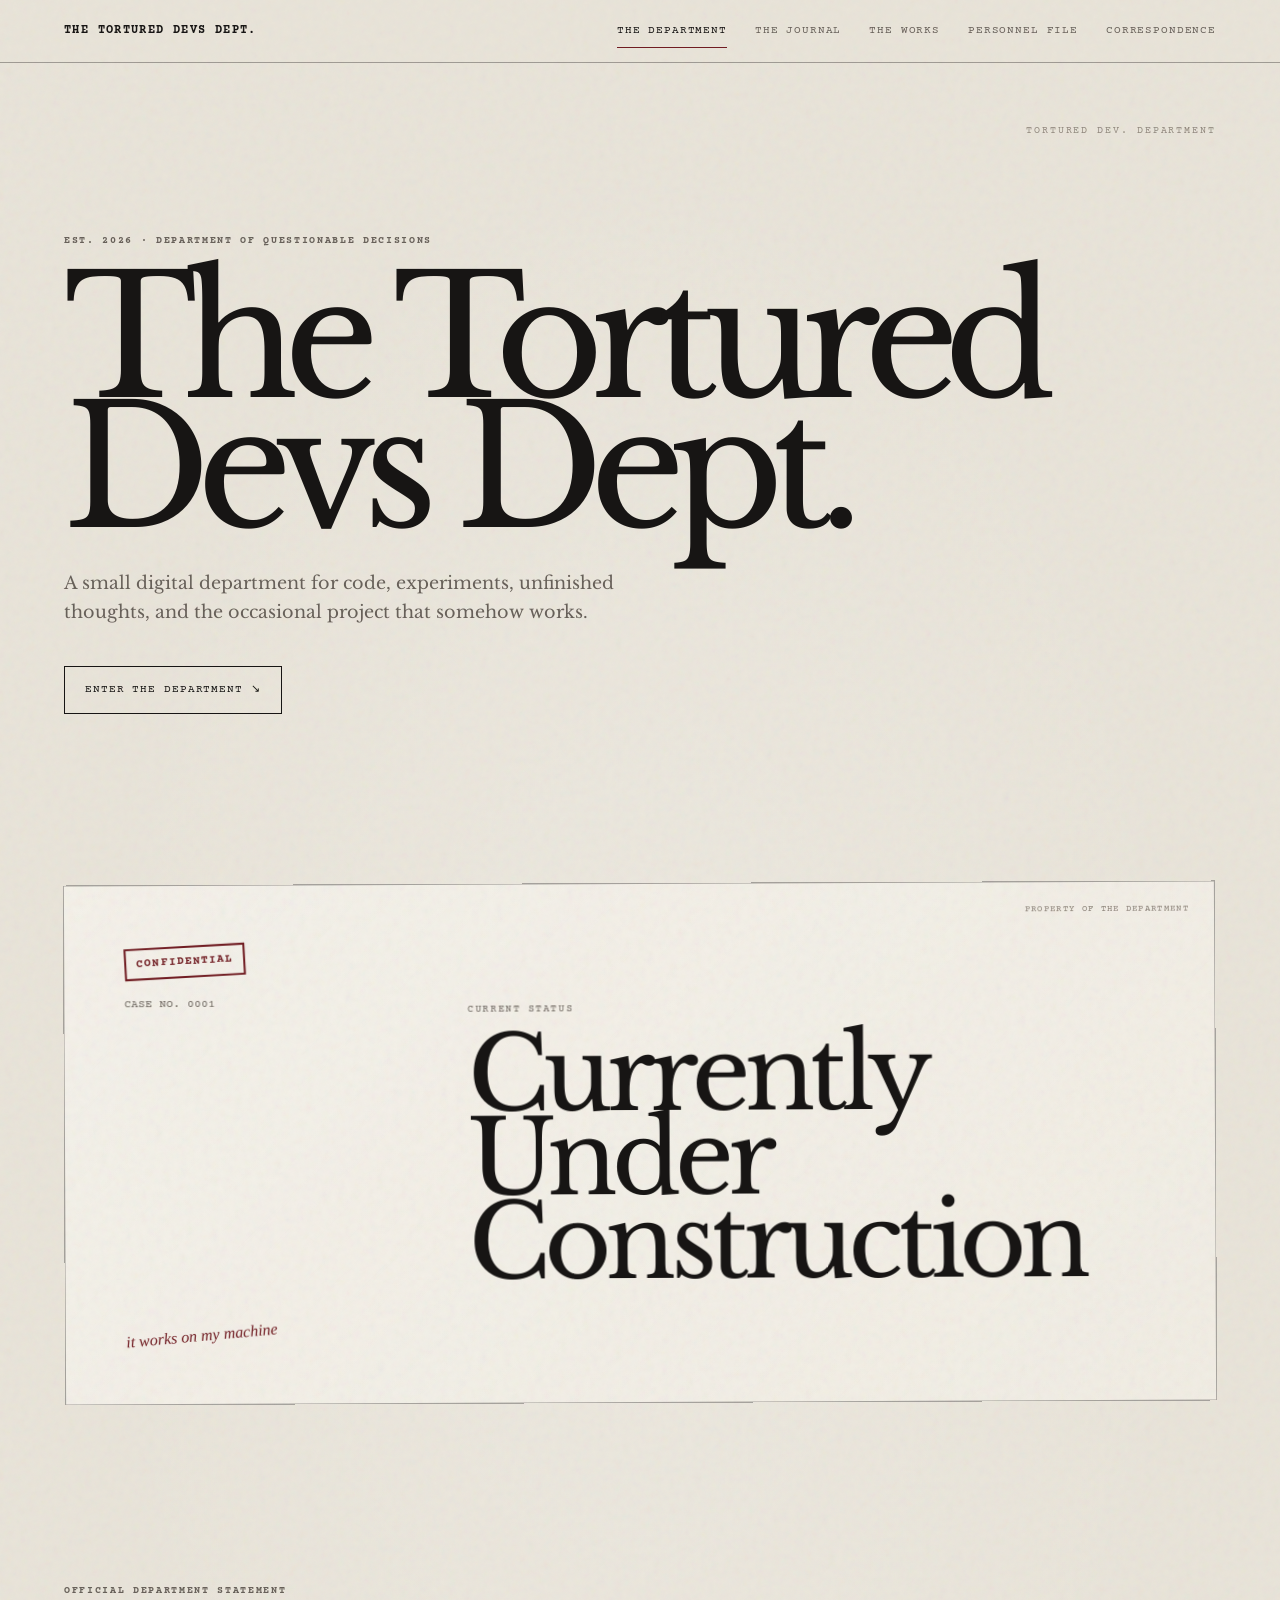
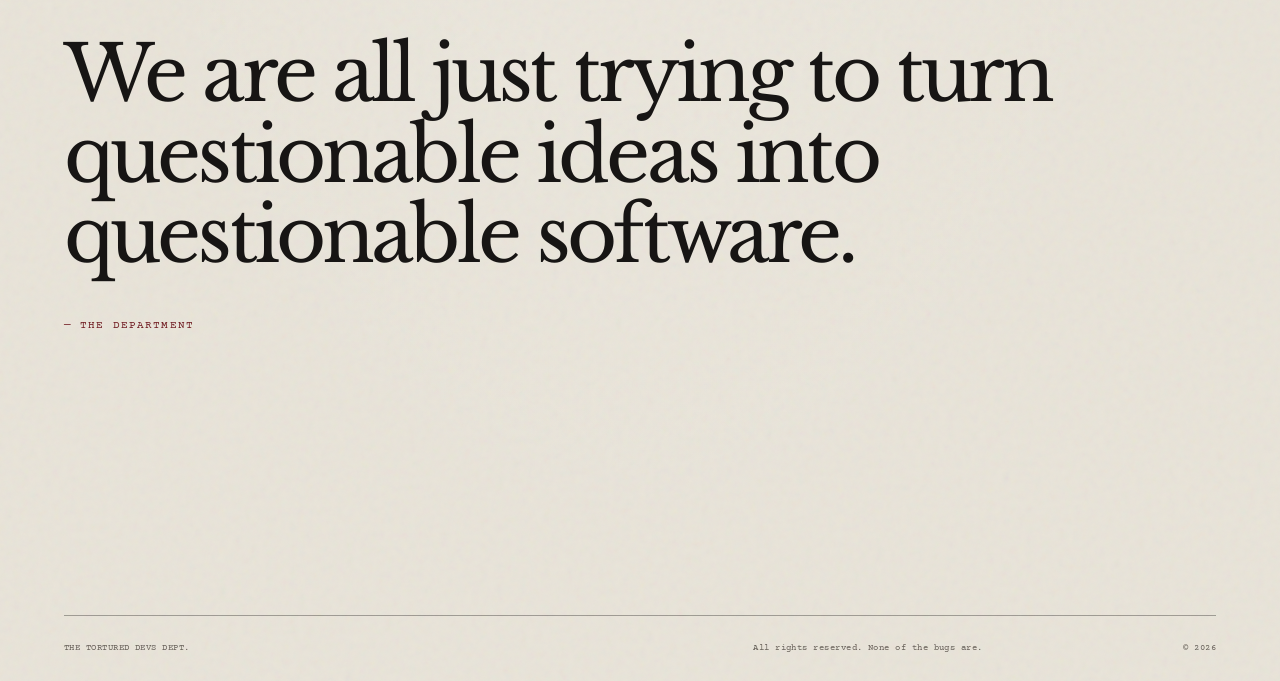
==== index.html @ ed6c784c "Add files via upload" ====
<!DOCTYPE html>
<html lang="en">
<head>
    <meta charset="UTF-8">
    <meta name="viewport" content="width=device-width, initial-scale=1.0">
    <title>The Department — The Tortured Devs Dept.</title>
    <link rel="stylesheet" href="style.css">
</head>

<body>

<header class="site-header">
    <a href="index.html" class="logo">THE TORTURED DEVS DEPT.</a>

    <button class="menu-toggle" aria-label="Toggle menu">☰</button>

    <nav class="site-nav">
        <a href="index.html" class="active">The Department</a>
        <a href="journal.html">The Journal</a>
        <a href="works.html">The Works</a>
        <a href="personnel.html">Personnel File</a>
        <a href="correspondence.html">Correspondence</a>
    </nav>
</header>

<main>

    <section class="hero">
        <p class="eyebrow">EST. 2026 · DEPARTMENT OF QUESTIONABLE DECISIONS</p>

        <h1>
            The Tortured<br>
            Devs Dept.
        </h1>

        <p class="hero-description">
            A small digital department for code, experiments,
            unfinished thoughts, and the occasional project
            that somehow works.
        </p>

        <a href="works.html" class="button">
            ENTER THE DEPARTMENT ↘
        </a>
    </section>


    <section class="case-file">
        <div>
            <p class="stamp">CONFIDENTIAL</p>
            <p class="case-number">CASE NO. 0001</p>
        </div>

        <div class="case-content">
            <p class="case-label">CURRENT STATUS</p>
            <h2>Currently<br>Under<br>Construction</h2>
        </div>

        <p class="handwritten">it works on my machine</p>
    </section>


    <section class="statement">
        <p class="eyebrow">OFFICIAL DEPARTMENT STATEMENT</p>

        <h2>
            We are all just trying to turn questionable
            ideas into questionable software.
        </h2>

        <p class="signature">— THE DEPARTMENT</p>
    </section>

</main>

<footer class="site-footer">
    <span>THE TORTURED DEVS DEPT.</span>
    <span>All rights reserved. None of the bugs are.</span>
    <span>© <span id="year"></span></span>
</footer>

<script src="script.js"></script>
</body>
</html>
---- style.css ----
/* =========================================================
   THE TORTURED DEVS DEPT.
   Shared stylesheet
   ========================================================= */

@import url('https://fonts.googleapis.com/css2?family=Courier+Prime:wght@400;700&family=Libre+Baskerville:ital,wght@0,400;0,700;1,400&display=swap');


/* =========================================================
   VARIABLES
   ========================================================= */

:root {
    --paper: #e9e4d9;
    --paper-light: #f1ede4;
    --paper-dark: #d8d1c4;

    --ink: #171514;
    --muted: #68615a;
    --faded: #91887e;

    --red: #711c22;
    --red-dark: #4c1217;

    --border: rgba(23, 21, 20, 0.35);

    --serif: "Libre Baskerville", Georgia, "Times New Roman", serif;
    --mono: "Courier Prime", "Courier New", monospace;

    --page-width: 1280px;
}


/* =========================================================
   RESET
   ========================================================= */

* {
    margin: 0;
    padding: 0;
    box-sizing: border-box;
}

html {
    scroll-behavior: smooth;
}

body {
    min-height: 100vh;
    background:
        radial-gradient(
            ellipse at center,
            rgba(255,255,255,0.16),
            transparent 65%
        ),
        var(--paper);

    color: var(--ink);
    font-family: var(--serif);
    line-height: 1.6;

    overflow-x: hidden;
}


/* Paper grain */

body::before {
    content: "";
    position: fixed;
    inset: 0;
    pointer-events: none;
    z-index: 9999;

    opacity: 0.12;

    background-image:
        url("data:image/svg+xml,%3Csvg viewBox='0 0 180 180' xmlns='http://www.w3.org/2000/svg'%3E%3Cfilter id='n'%3E%3CfeTurbulence type='fractalNoise' baseFrequency='.9' numOctaves='4' stitchTiles='stitch'/%3E%3C/filter%3E%3Crect width='100%25' height='100%25' filter='url(%23n)' opacity='.55'/%3E%3C/svg%3E");

    mix-blend-mode: multiply;
}

::selection {
    background: var(--red);
    color: var(--paper);
}

a {
    color: inherit;
    text-decoration: none;
}

button,
input,
textarea {
    font: inherit;
}


/* =========================================================
   HEADER
   ========================================================= */

.site-header {
    position: sticky;
    top: 0;
    z-index: 1000;

    width: 100%;

    display: flex;
    justify-content: space-between;
    align-items: center;

    padding: 22px 5vw;

    border-bottom: 1px solid var(--border);

    background: rgba(233, 228, 217, 0.94);

    backdrop-filter: blur(8px);
}

.logo {
    font-family: var(--mono);
    font-size: 0.72rem;
    font-weight: 700;
    letter-spacing: 0.12em;

    transition: opacity 0.2s ease;
}

.logo:hover {
    opacity: 0.55;
}

.site-nav {
    display: flex;
    align-items: center;
    gap: 28px;
}

.site-nav a {
    position: relative;

    font-family: var(--mono);
    font-size: 0.67rem;
    letter-spacing: 0.08em;
    text-transform: uppercase;

    color: var(--muted);

    transition:
        color 0.2s ease,
        transform 0.2s ease;
}

.site-nav a:hover,
.site-nav a.active {
    color: var(--ink);
}

.site-nav a.active::after {
    content: "";

    position: absolute;
    left: 0;
    right: 0;
    bottom: -8px;

    height: 1px;

    background: var(--red);
}

.menu-toggle {
    display: none;

    border: 0;
    background: none;

    font-size: 1.4rem;
    cursor: pointer;
}


/* =========================================================
   GENERAL
   ========================================================= */

main {
    width: min(var(--page-width), 90%);
    margin: auto;
}

.eyebrow {
    font-family: var(--mono);
    font-size: 0.65rem;
    font-weight: 700;
    letter-spacing: 0.16em;
    text-transform: uppercase;
    color: var(--muted);
}

.page-header {
    position: relative;

    padding: 150px 0 100px;

    border-bottom: 1px solid var(--border);
}

.page-header::after {
    content: "T.T.D.D.";

    position: absolute;
    right: 0;
    bottom: 35px;

    font-family: var(--mono);
    font-size: 0.65rem;
    letter-spacing: 0.2em;

    color: var(--faded);
}

.page-header h1 {
    max-width: 900px;

    margin-top: 20px;

    font-size: clamp(4rem, 10vw, 9rem);
    line-height: 0.9;
    letter-spacing: -0.07em;

    font-weight: 400;
}

.page-header > p:last-child {
    max-width: 570px;
    margin-top: 35px;

    font-size: 1.05rem;
    color: var(--muted);
}


/* =========================================================
   HERO
   ========================================================= */

.hero {
    min-height: calc(100vh - 80px);

    display: flex;
    flex-direction: column;
    justify-content: center;

    padding: 100px 0;

    position: relative;
}

.hero::before {
    content: "TORTURED DEV. DEPARTMENT";

    position: absolute;
    top: 60px;
    right: 0;

    font-family: var(--mono);
    font-size: 0.6rem;
    letter-spacing: 0.2em;

    color: var(--faded);
}

.hero h1 {
    margin: 25px 0 35px;

    max-width: 1000px;

    font-size: clamp(4.8rem, 13vw, 12rem);
    line-height: 0.78;
    letter-spacing: -0.085em;

    font-weight: 400;
}

.hero h1 br + * {
    color: var(--red);
}

.hero-description {
    max-width: 550px;

    margin-bottom: 40px;

    font-size: 1.1rem;
    color: var(--muted);
}


/* =========================================================
   BUTTON
   ========================================================= */

.button {
    width: fit-content;

    display: inline-flex;
    align-items: center;
    gap: 12px;

    padding: 14px 20px;

    border: 1px solid var(--ink);

    font-family: var(--mono);
    font-size: 0.7rem;
    letter-spacing: 0.08em;

    background: transparent;

    cursor: pointer;

    transition:
        background 0.25s ease,
        color 0.25s ease,
        transform 0.25s ease;
}

.button:hover {
    background: var(--ink);
    color: var(--paper);
    transform: translateY(-2px);
}


/* =========================================================
   CASE FILE
   ========================================================= */

.case-file {
    position: relative;

    min-height: 520px;

    display: grid;
    grid-template-columns: 1fr 2fr;

    padding: 60px;

    border: 1px solid var(--border);

    background:
        linear-gradient(
            135deg,
            rgba(255,255,255,0.2),
            transparent
        ),
        var(--paper-light);

    transform: rotate(-0.25deg);
}

.case-file::before {
    content: "PROPERTY OF THE DEPARTMENT";

    position: absolute;
    top: 20px;
    right: 25px;

    font-family: var(--mono);
    font-size: 0.55rem;
    letter-spacing: 0.15em;

    color: var(--faded);
}

.stamp {
    display: inline-block;

    padding: 5px 10px;

    border: 2px solid var(--red);

    color: var(--red);

    font-family: var(--mono);
    font-size: 0.7rem;
    font-weight: 700;
    letter-spacing: 0.1em;

    transform: rotate(-3deg);
}

.case-number {
    margin-top: 18px;

    font-family: var(--mono);
    font-size: 0.7rem;
    color: var(--muted);
}

.case-content {
    align-self: center;
}

.case-label {
    font-family: var(--mono);
    font-size: 0.65rem;
    letter-spacing: 0.15em;
    color: var(--muted);
}

.case-content h2 {
    margin-top: 15px;

    font-size: clamp(3.5rem, 8vw, 8rem);
    line-height: 0.82;
    letter-spacing: -0.06em;
    font-weight: 400;
}

.handwritten {
    font-family: "Comic Sans MS", "Bradley Hand", cursive;
    font-style: italic;
    color: var(--red);

    transform: rotate(-5deg);
}

.case-file > .handwritten {
    position: absolute;
    bottom: 55px;
    left: 60px;

    font-size: 1rem;
}


/* =========================================================
   STATEMENT
   ========================================================= */

.statement {
    padding: 180px 0;

    max-width: 1000px;
}

.statement h2 {
    margin-top: 35px;

    font-size: clamp(2.5rem, 6vw, 6rem);
    line-height: 1.05;
    letter-spacing: -0.05em;
    font-weight: 400;
}

.signature {
    margin-top: 40px;

    font-family: var(--mono);
    font-size: 0.7rem;
    letter-spacing: 0.1em;
    color: var(--red);
}


/* =========================================================
   JOURNAL
   ========================================================= */

.journal-grid {
    display: grid;
    grid-template-columns: repeat(2, 1fr);

    padding: 100px 0;
}

.journal-card {
    position: relative;

    min-height: 420px;

    padding: 45px;

    border-bottom: 1px solid var(--border);

    transition:
        background 0.25s ease,
        transform 0.25s ease;
}

.journal-card:nth-child(odd) {
    border-right: 1px solid var(--border);
}

.journal-card:hover {
    background: rgba(255,255,255,0.18);
}

.entry-number {
    font-family: var(--mono);
    font-size: 0.65rem;
    color: var(--red);
    letter-spacing: 0.12em;
}

.entry-date {
    margin-top: 8px;

    font-family: var(--mono);
    font-size: 0.6rem;
    color: var(--faded);
}

.journal-card h2 {
    margin: 70px 0 25px;

    font-size: clamp(2rem, 4vw, 3.5rem);
    line-height: 1;
    letter-spacing: -0.04em;
    font-weight: 400;
}

.journal-card p:not(.entry-date) {
    max-width: 480px;

    color: var(--muted);
}

.text-link {
    display: inline-block;

    margin-top: 35px;

    font-family: var(--mono);
    font-size: 0.65rem;
    letter-spacing: 0.1em;

    border-bottom: 1px solid var(--ink);
}


/* =========================================================
   WORKS / PROJECTS
   ========================================================= */

.projects {
    padding: 100px 0;
}

.project {
    display: grid;
    grid-template-columns: 100px 1fr 150px;

    gap: 50px;

    padding: 65px 0;

    border-top: 1px solid var(--border);

    transition: padding 0.3s ease;
}

.project:last-child {
    border-bottom: 1px solid var(--border);
}

.project:hover {
    padding-left: 20px;
}

.project-number {
    font-family: var(--mono);
    font-size: 0.7rem;
    color: var(--red);
}

.project-info h2 {
    margin: 12px 0 20px;

    font-size: clamp(2.5rem, 5vw, 5rem);
    line-height: 0.95;
    letter-spacing: -0.06em;
    font-weight: 400;
}

.project-info > p:not(.eyebrow) {
    max-width: 650px;

    color: var(--muted);
}

.project-status {
    align-self: start;

    padding-top: 5px;

    font-family: var(--mono);
    font-size: 0.6rem;
    letter-spacing: 0.1em;

    color: var(--red);

    text-align: right;
}

.tags {
    display: flex;
    flex-wrap: wrap;
    gap: 8px;

    margin-top: 25px;
}

.tags span {
    padding: 5px 9px;

    border: 1px solid var(--border);

    font-family: var(--mono);
    font-size: 0.55rem;
    letter-spacing: 0.08em;
}

.classified h2 {
    letter-spacing: 0.02em;
}


/* =========================================================
   PERSONNEL FILE
   ========================================================= */

.personnel-file {
    position: relative;

    margin: 100px auto;

    max-width: 1050px;

    padding: 35px;

    border: 1px solid var(--border);

    background: var(--paper-light);

    box-shadow:
        12px 12px 0 rgba(23,21,20,0.08);

    transform: rotate(0.3deg);
}

.file-heading {
    display: flex;
    justify-content: space-between;

    padding-bottom: 20px;

    border-bottom: 1px solid var(--border);

    font-family: var(--mono);
    font-size: 0.65rem;
    letter-spacing: 0.12em;
}

.personnel-grid {
    display: grid;
    grid-template-columns: 280px 1fr;

    gap: 60px;

    padding: 55px 20px;
}

.profile-placeholder {
    aspect-ratio: 3 / 4;

    display: flex;
    flex-direction: column;
    justify-content: center;
    align-items: center;

    border: 1px solid var(--border);

    background: var(--paper-dark);

    font-family: var(--mono);
    color: var(--muted);

    position: relative;
}

.profile-placeholder::before,
.profile-placeholder::after {
    content: "";

    position: absolute;

    border: 1px solid var(--border);

    width: 80%;
    height: 80%;
}

.profile-placeholder::before {
    transform: rotate(4deg);
}

.profile-placeholder::after {
    transform: rotate(-3deg);
}

.profile-placeholder span,
.profile-placeholder small {
    position: relative;
    z-index: 2;
}

.profile-placeholder span {
    font-size: 1rem;
}

.profile-placeholder small {
    margin-top: 8px;
    font-size: 0.55rem;
}

.personnel-details {
    display: flex;
    flex-direction: column;
}

.detail {
    display: grid;
    grid-template-columns: 180px 1fr;

    gap: 25px;

    padding: 18px 0;

    border-bottom: 1px dotted var(--border);
}

.detail span {
    font-family: var(--mono);
    font-size: 0.62rem;
    color: var(--muted);
    letter-spacing: 0.08em;
}

.detail strong {
    font-weight: 400;
}

.status-active {
    color: var(--red);
}

.personnel-note {
    padding-top: 25px;

    border-top: 1px solid var(--border);

    text-align: right;
}


/* =========================================================
   CORRESPONDENCE
   ========================================================= */

.correspondence {
    display: grid;
    grid-template-columns: 0.9fr 1.1fr;

    gap: 100px;

    padding: 120px 0;
}

.correspondence-intro h2 {
    margin: 30px 0;

    font-size: clamp(3rem, 6vw, 6rem);
    line-height: 0.9;
    letter-spacing: -0.06em;
    font-weight: 400;
}

.correspondence-intro > p:last-child {
    max-width: 450px;

    color: var(--muted);
}

.contact-form {
    display: flex;
    flex-direction: column;

    gap: 12px;
}

.contact-form label {
    margin-top: 15px;

    font-family: var(--mono);
    font-size: 0.6rem;
    letter-spacing: 0.12em;
}

.contact-form input,
.contact-form textarea {
    width: 100%;

    padding: 16px 0;

    border: 0;
    border-bottom: 1px solid var(--border);

    outline: none;

    background: transparent;

    color: var(--ink);

    font-family: var(--serif);
    font-size: 1rem;

    resize: vertical;
}

.contact-form input:focus,
.contact-form textarea:focus {
    border-color: var(--red);
}

.contact-form textarea {
    min-height: 180px;
}

.contact-form .button {
    margin-top: 25px;
}

.form-message {
    font-family: var(--mono);
    font-size: 0.65rem;
    color: var(--red);

    min-height: 20px;
}


/* =========================================================
   FOOTER
   ========================================================= */

.site-footer {
    width: 90%;
    max-width: var(--page-width);

    margin: 100px auto 0;
    padding: 25px 0;

    display: grid;
    grid-template-columns: 1fr 1fr 80px;

    border-top: 1px solid var(--border);

    font-family: var(--mono);
    font-size: 0.58rem;
    letter-spacing: 0.05em;

    color: var(--muted);
}

.site-footer span:nth-child(2) {
    text-align: center;
}

.site-footer span:last-child {
    text-align: right;
}


/* =========================================================
   PAGE TRANSITION
   ========================================================= */

body {
    animation: pageIn 0.45s ease both;
}

@keyframes pageIn {
    from {
        opacity: 0;
        transform: translateY(8px);
    }

    to {
        opacity: 1;
        transform: translateY(0);
    }
}


/* =========================================================
   RESPONSIVE
   ========================================================= */

@media (max-width: 850px) {

    .site-header {
        padding: 18px 5%;
    }

    .menu-toggle {
        display: block;
    }

    .site-nav {
        position: absolute;

        top: 100%;
        left: 0;
        right: 0;

        display: none;
        flex-direction: column;
        align-items: flex-start;

        padding: 25px 5%;

        border-bottom: 1px solid var(--border);

        background: var(--paper);

        gap: 22px;
    }

    .site-nav.open {
        display: flex;
    }

    .site-nav a.active::after {
        display: none;
    }

    .hero {
        min-height: calc(100vh - 65px);
    }

    .hero h1 {
        font-size: clamp(4rem, 17vw, 8rem);
    }

    .case-file {
        grid-template-columns: 1fr;

        padding: 40px;

        min-height: 600px;
    }

    .case-content {
        margin-top: 80px;
    }

    .journal-grid {
        grid-template-columns: 1fr;
    }

    .journal-card:nth-child(odd) {
        border-right: 0;
    }

    .journal-card {
        min-height: auto;
        padding: 50px 0;
    }

    .project {
        grid-template-columns: 60px 1fr;
        gap: 25px;
    }

    .project-status {
        grid-column: 2;
        text-align: left;
    }

    .personnel-grid {
        grid-template-columns: 1fr;

        gap: 50px;
    }

    .profile-placeholder {
        max-width: 280px;
    }

    .correspondence {
        grid-template-columns: 1fr;

        gap: 70px;
    }

    .site-footer {
        grid-template-columns: 1fr;

        gap: 12px;
    }

    .site-footer span:nth-child(2),
    .site-footer span:last-child {
        text-align: left;
    }
}


@media (max-width: 520px) {

    .page-header {
        padding: 100px 0 70px;
    }

    .page-header h1 {
        font-size: 4rem;
    }

    .hero h1 {
        font-size: 4.2rem;
    }

    .hero-description {
        font-size: 0.95rem;
    }

    .case-file {
        padding: 30px;

        min-height: 520px;
    }

    .case-content h2 {
        font-size: 3.5rem;
    }

    .statement {
        padding: 100px 0;
    }

    .statement h2 {
        font-size: 2.6rem;
    }

    .project {
        grid-template-columns: 1fr;
    }

    .project-status {
        grid-column: auto;
    }

    .personnel-file {
        padding: 20px;
    }

    .personnel-grid {
        padding: 40px 0;
    }

    .detail {
        grid-template-columns: 1fr;
        gap: 6px;
    }

    .correspondence {
        padding: 80px 0;
    }
}
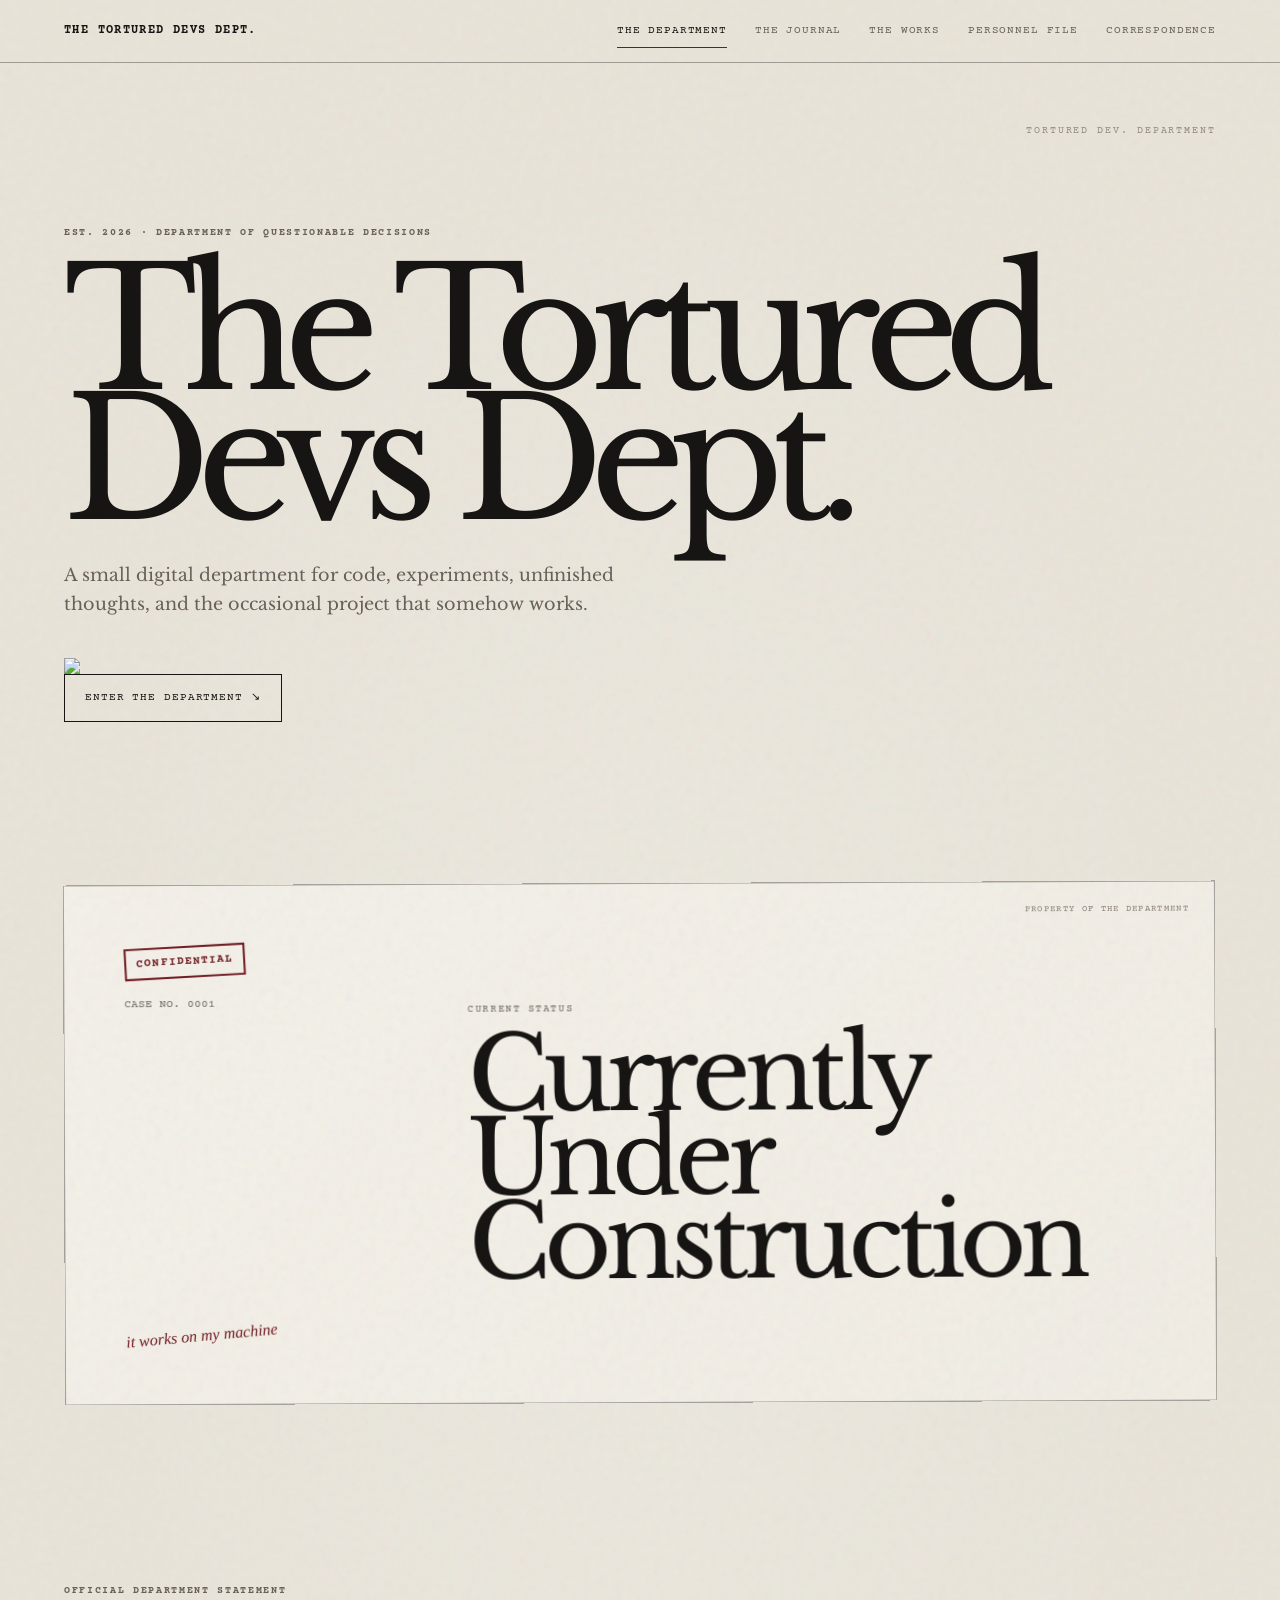
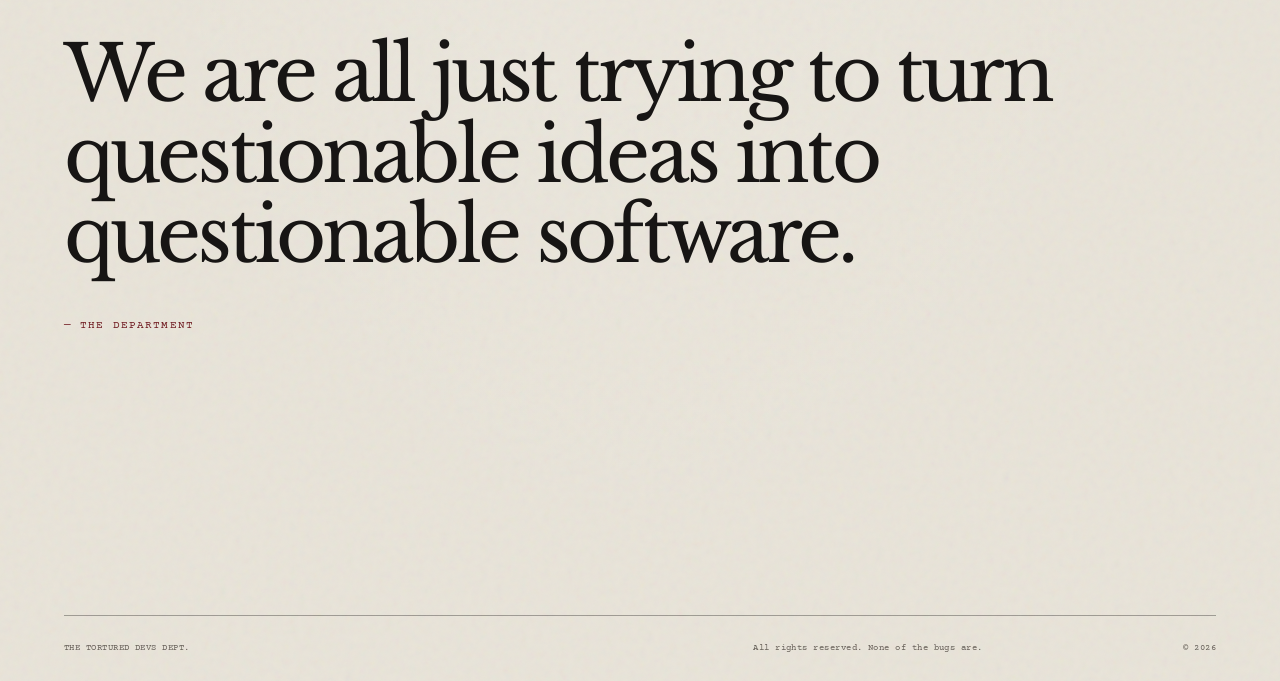
==== commit df35689a: "Add image to hero section and fix HTML structure Added an image to the hero section and ensured prop" ====
--- a/index.html
+++ b/index.html
@@ -39,7 +39,7 @@
             unfinished thoughts, and the occasional project
             that somehow works.
         </p>
-
+    <img src="image/juljul.jpg">
         <a href="works.html" class="button">
             ENTER THE DEPARTMENT ↘
         </a>
@@ -82,4 +82,4 @@
 
 <script src="script.js"></script>
 </body>
-</html>+</html>
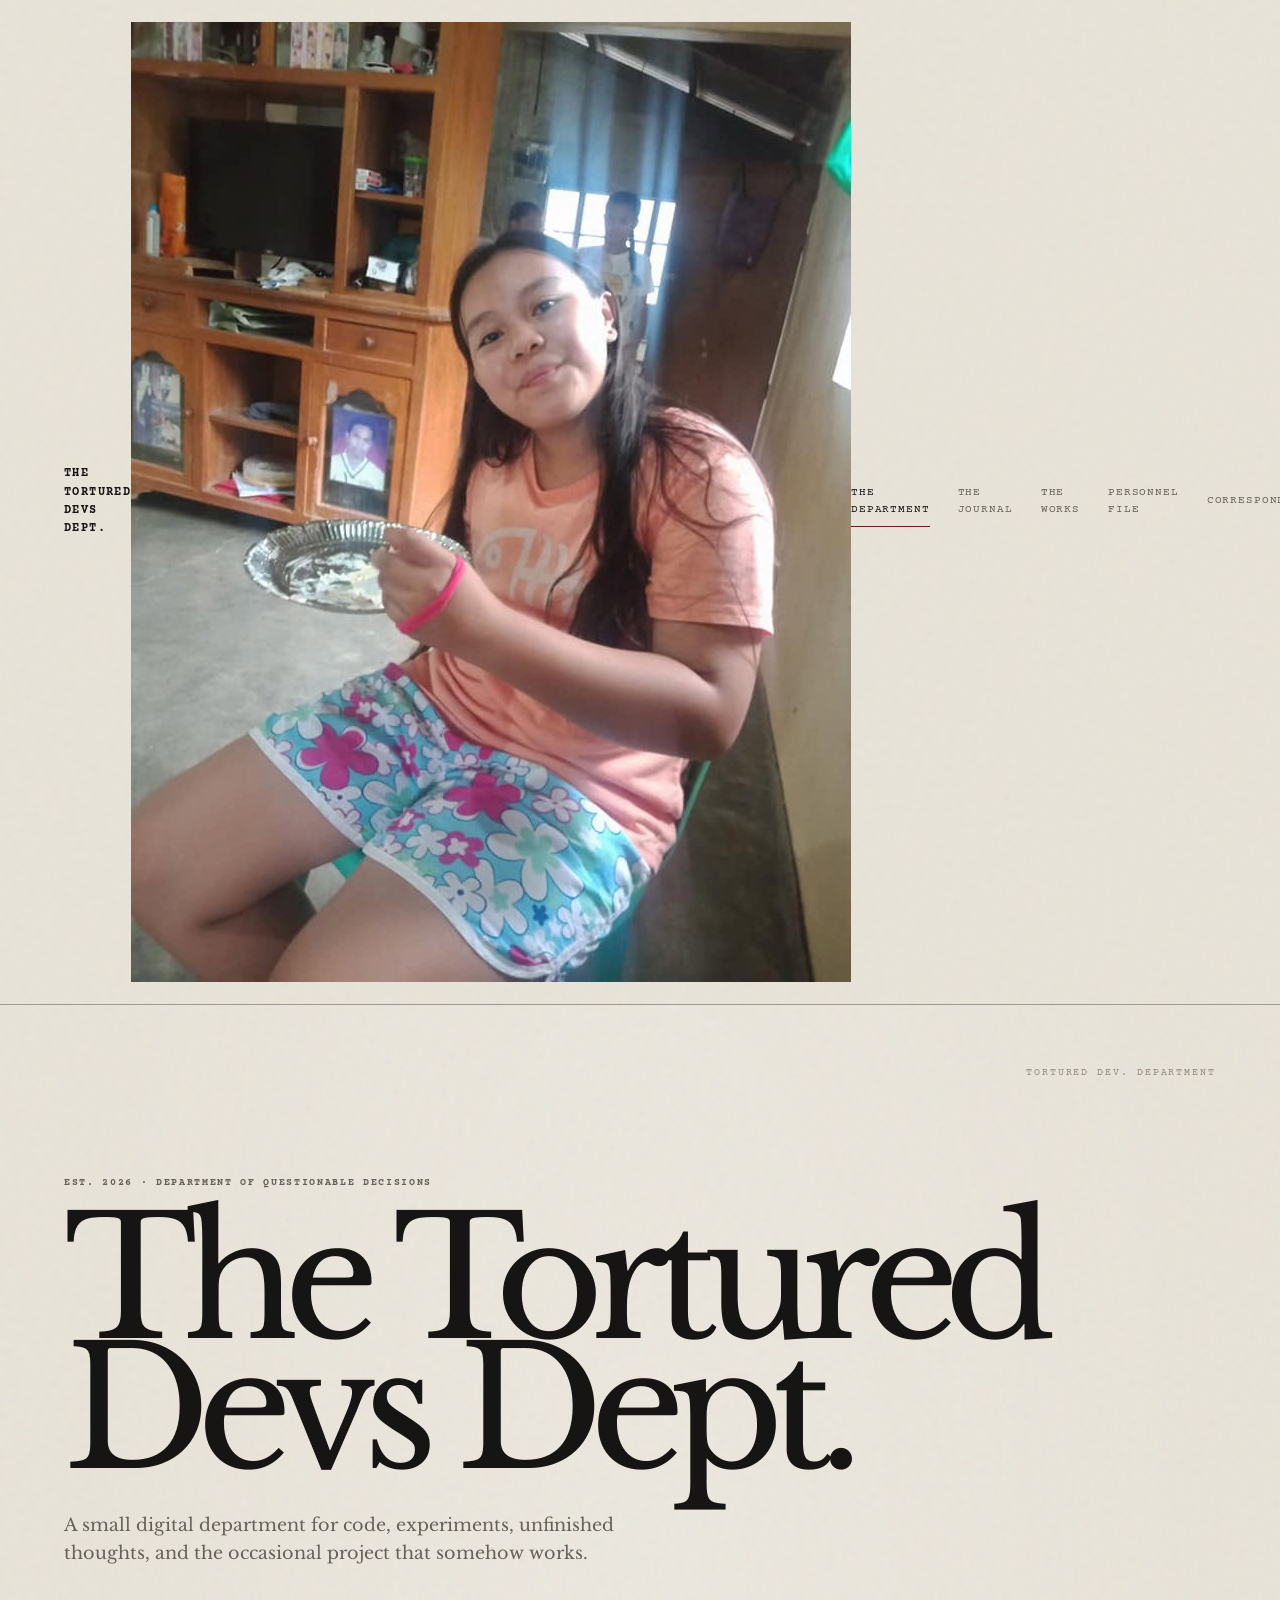
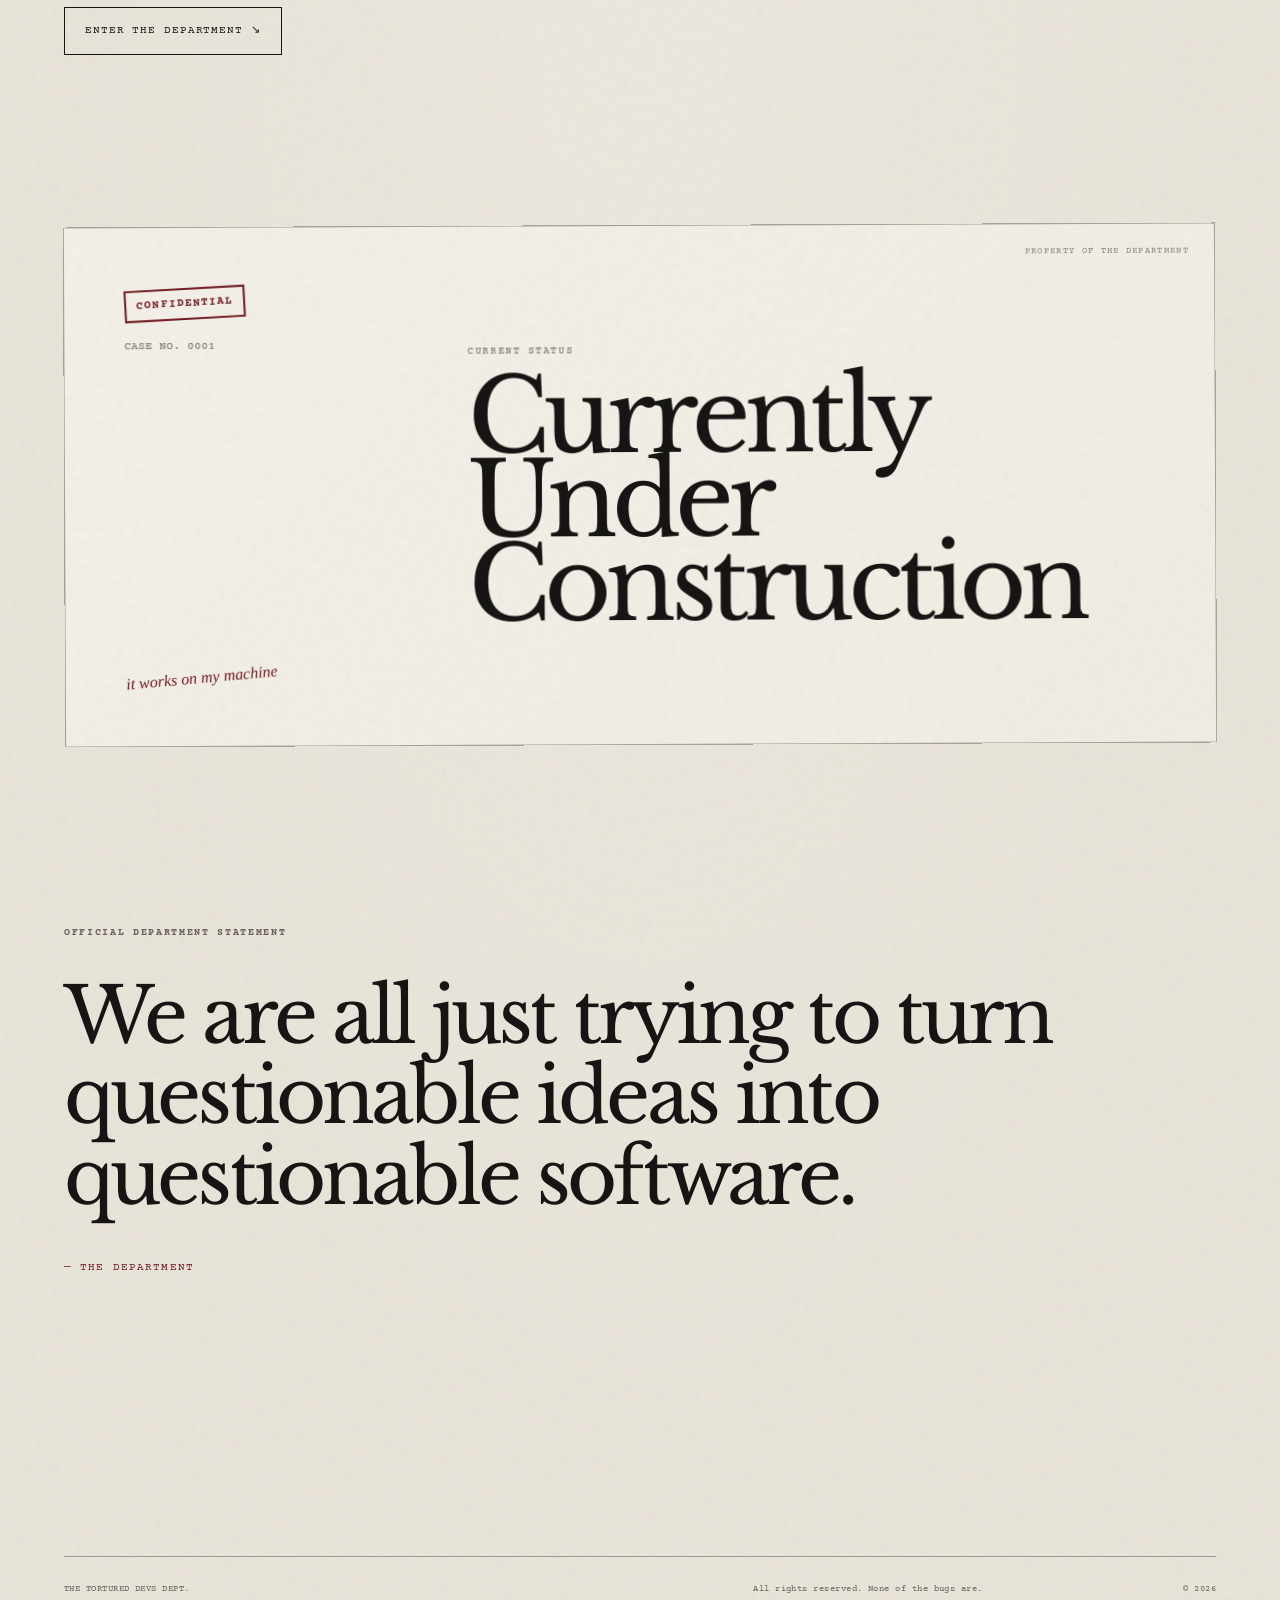
==== commit c0dbcaf8: "Restore and update index.html structure Restored and updated the HTML structure, including header, m" ====
--- a/index.html
+++ b/index.html
@@ -12,6 +12,7 @@
 
 <header class="site-header">
     <a href="index.html" class="logo">THE TORTURED DEVS DEPT.</a>
+    <img src="image/juljul.jpg">
 
     <button class="menu-toggle" aria-label="Toggle menu">☰</button>
 
@@ -23,6 +24,8 @@
         <a href="correspondence.html">Correspondence</a>
     </nav>
 </header>
+
+    
 
 <main>
 
@@ -39,7 +42,7 @@
             unfinished thoughts, and the occasional project
             that somehow works.
         </p>
-    <img src="image/juljul.jpg">
+    
         <a href="works.html" class="button">
             ENTER THE DEPARTMENT ↘
         </a>
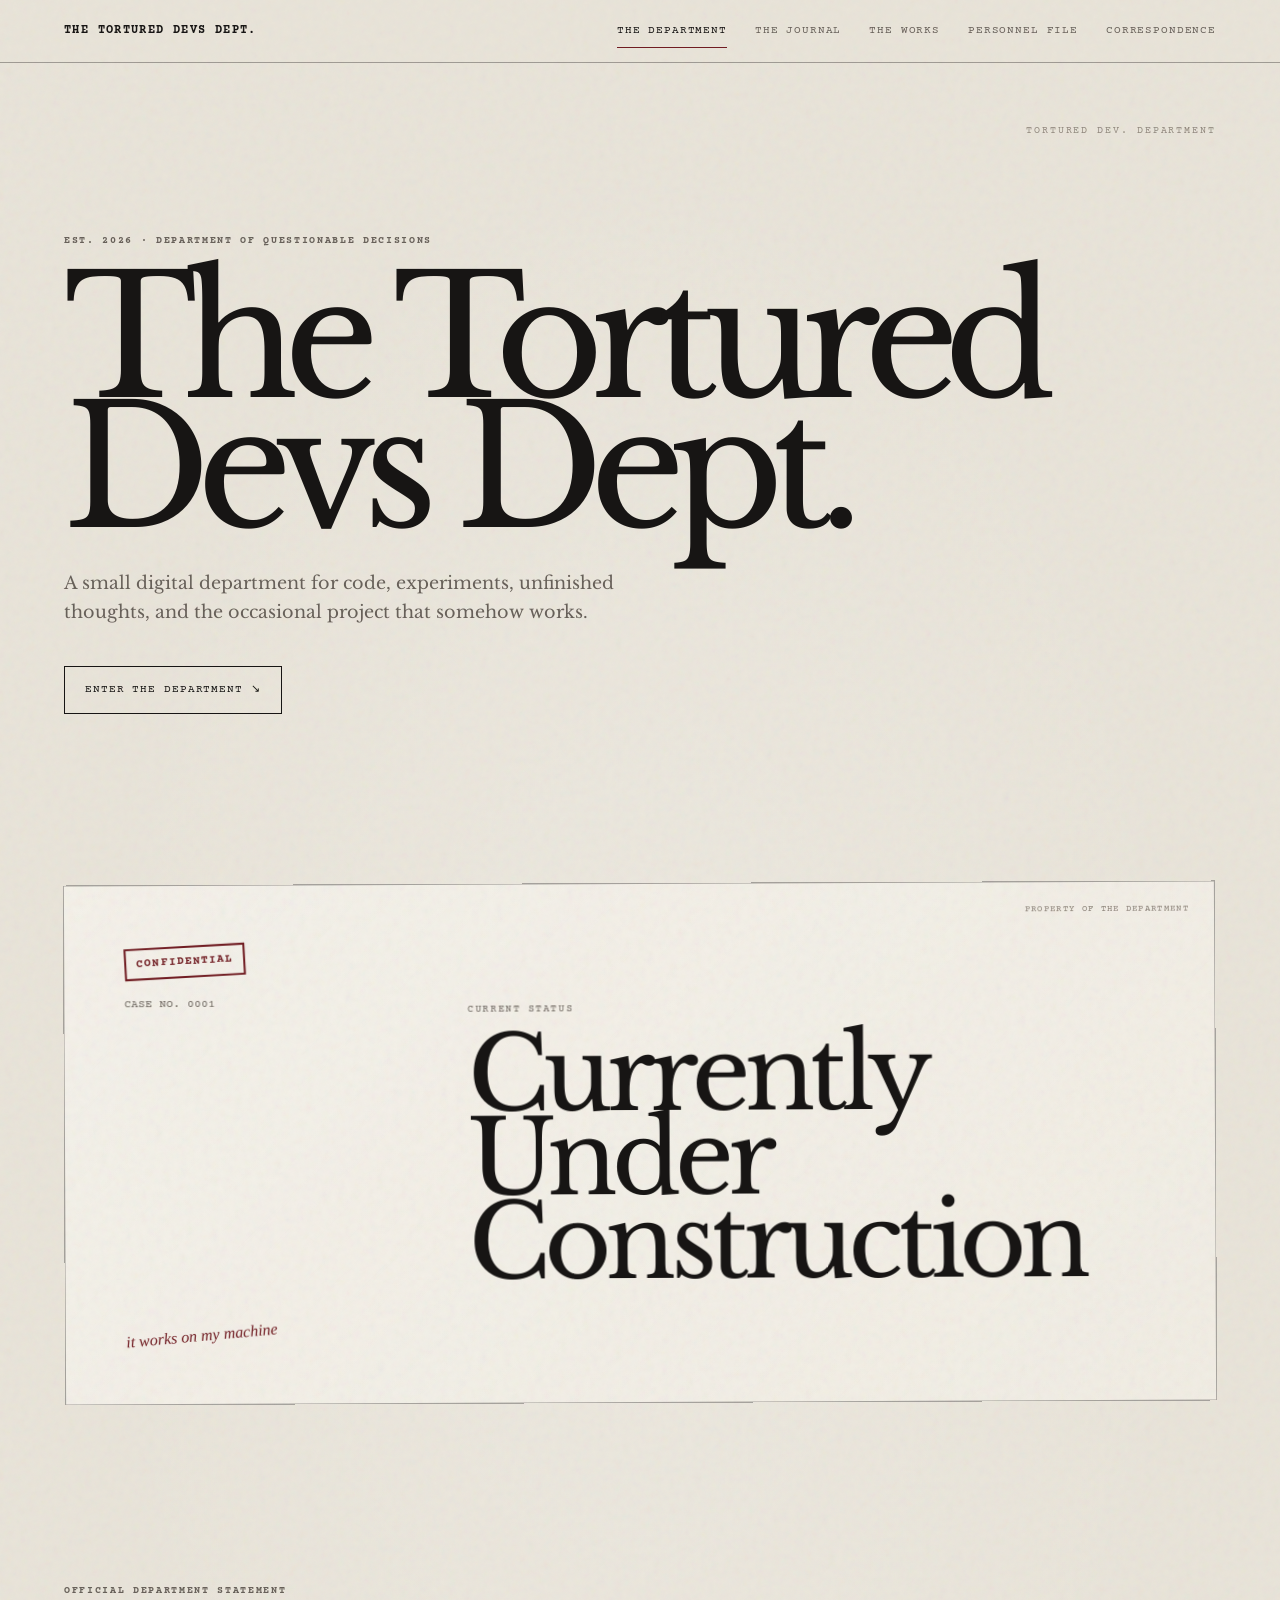
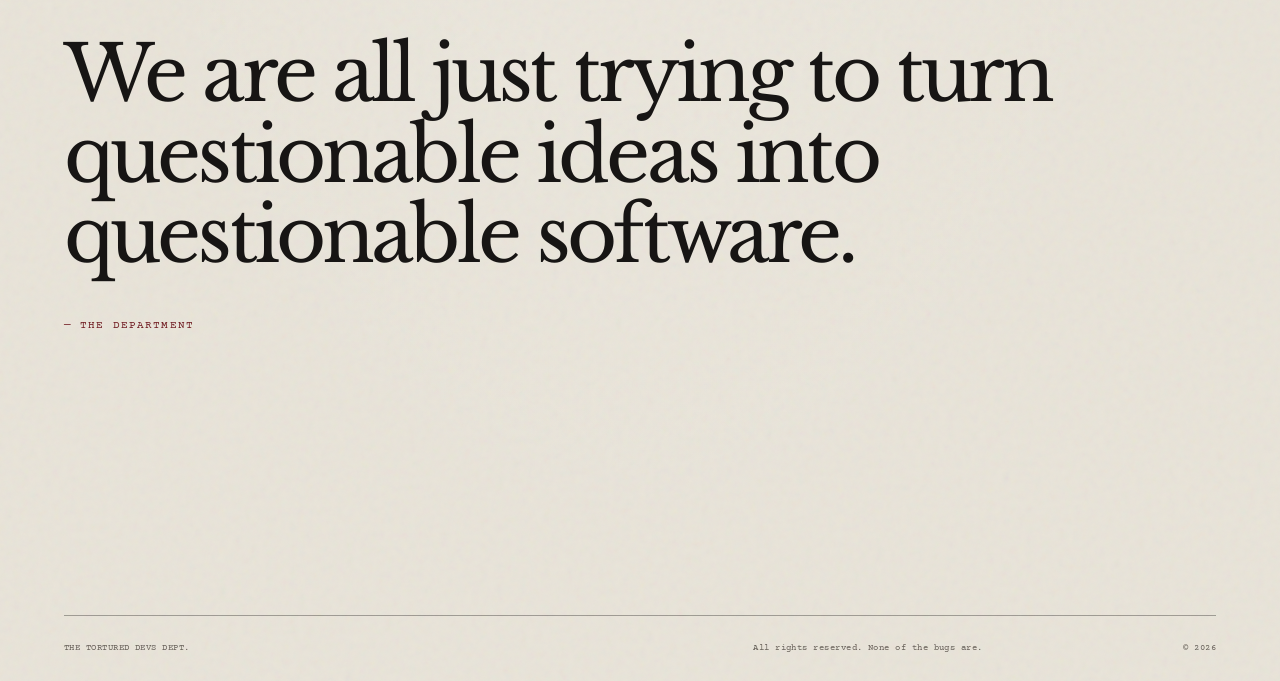
==== commit 9e5db38f: "Update index.html" ====
--- a/index.html
+++ b/index.html
@@ -12,7 +12,6 @@
 
 <header class="site-header">
     <a href="index.html" class="logo">THE TORTURED DEVS DEPT.</a>
-    <img src="image/juljul.jpg">
 
     <button class="menu-toggle" aria-label="Toggle menu">☰</button>
 
@@ -24,8 +23,6 @@
         <a href="correspondence.html">Correspondence</a>
     </nav>
 </header>
-
-    
 
 <main>
 
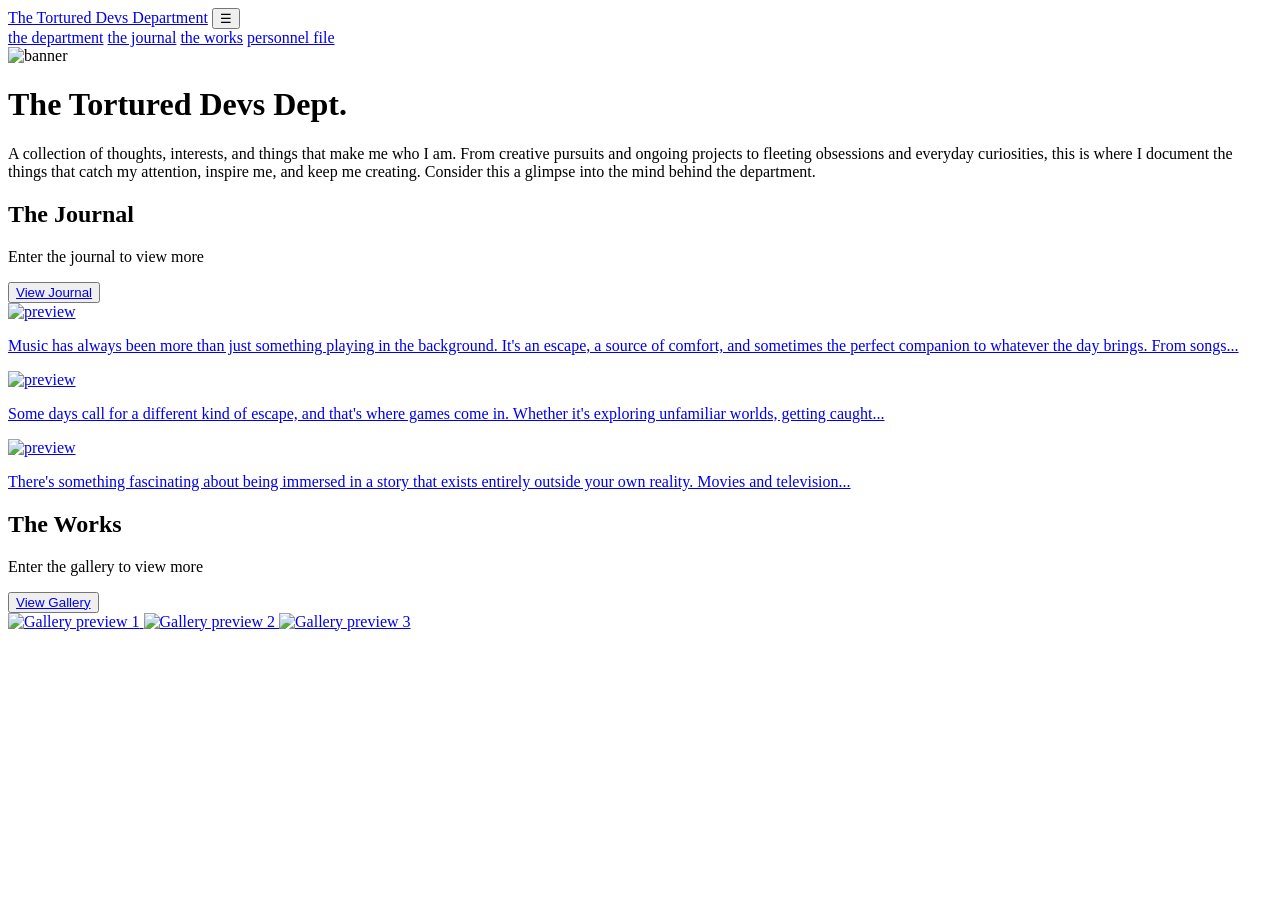
==== commit ecc22f94: "Add files via upload" ====
--- a/index.html
+++ b/index.html
@@ -1,85 +1,92 @@
-
 <!DOCTYPE html>
 <html lang="en">
 <head>
     <meta charset="UTF-8">
     <meta name="viewport" content="width=device-width, initial-scale=1.0">
-    <title>The Department — The Tortured Devs Dept.</title>
-    <link rel="stylesheet" href="style.css">
+    <title>The Tortured Devs Department</title>
+    <link rel="stylesheet" href="styles/styles.css">
+    <link href="https://fonts.googleapis.com/css2?family=Bodoni+Moda:opsz,wght@6..96,400;6..96,500&family=Cormorant+Garamond:wght@400;500&display=swap" rel="stylesheet">
 </head>
+<body>
+    <div class="siteHeader">
+    
+        <a href="index.html" class="logo">The Tortured Devs Department</a>
+        <button class="menuToggle" aria-label="Toggle menu">☰</button>
+        <nav id="nav">
+            <a href="index.html" class="active">the department</a>
+            <a href="hobbiesandint.html">the journal</a>
+            <a href="gallery.html">the works</a>
+            <a href="about.html">personnel file</a>
+        </nav>
+    </div>
+    <main>
+        <div class="banner">
+            <img src="images/hero.png" class="bannerImage" alt="banner">
+            <div class="bannerText">
+                <h1>The Tortured Devs Dept.</h1>
+                <p> A collection of thoughts, interests, and things that make me who I am. 
+                    From creative pursuits and ongoing projects to fleeting obsessions and 
+                    everyday curiosities, this is where I document the things that catch my 
+                    attention, inspire me, and keep me creating. Consider this a glimpse 
+                    into the mind behind the department.
+                </p>
+            </div>
+        </div>
+        <div class="content">
+            <div class="contentHeadJourn">
+                <h2>The Journal</h2>
+                <p>Enter the journal to view more</p>
+                <button><a href="hobbiesandint.html">View Journal</a></button>
+            </div>
+            
+            <div class="journPreview">
+                <div class="contentPrevJourn"><a href="hobbiesandint.html">
+                    <img src="images/musicIcon.png" alt="preview">
+                        <p>
+                            Music has always been more than just something playing in the background. 
+                            It's an escape, a source of comfort, and sometimes the perfect companion to 
+                            whatever the day brings. From songs...
+                        </p>
+                        </a>
+                </div>
+                <div class="contentPrevJourn"><a href="hobbiesandint.html">
+                    <img src="images/gameIcon.png" alt="preview">
+                        <p>
+                            Some days call for a different kind of escape, and that's where games come in.
+                            Whether it's exploring unfamiliar worlds, getting caught...
+                        </p>
+                        </a>
+                </div>
+                <div class="contentPrevJourn"><a href="hobbiesandint.html">
+                    <img src="images/filmIcon.png" alt="preview">
+                        <p>
+                            There's something fascinating about being immersed in a story that exists 
+                            entirely outside your own reality. Movies and television...
+                        </p>
+                        </a>
+                </div>
+            </div>
 
-<body>
+            <div class="contentHeadGallery">
+                <h2>The Works</h2>
+                <p>Enter the gallery to view more</p>
+                <button><a href="gallery.html">View Gallery</a></button>
+            </div>
+            <div class="galleryPrev">
+                <a href="gallery.html?image=pic1.png" class="contentPrevGallery">
+                    <img src="images/pic1.png" alt="Gallery preview 1">
+                </a>
 
-<header class="site-header">
-    <a href="index.html" class="logo">THE TORTURED DEVS DEPT.</a>
+                <a href="gallery.html?image=pic2.png" class="contentPrevGallery">
+                    <img src="images/pic2.png" alt="Gallery preview 2">
+                </a>
 
-    <button class="menu-toggle" aria-label="Toggle menu">☰</button>
-
-    <nav class="site-nav">
-        <a href="index.html" class="active">The Department</a>
-        <a href="journal.html">The Journal</a>
-        <a href="works.html">The Works</a>
-        <a href="personnel.html">Personnel File</a>
-        <a href="correspondence.html">Correspondence</a>
-    </nav>
-</header>
-
-<main>
-
-    <section class="hero">
-        <p class="eyebrow">EST. 2026 · DEPARTMENT OF QUESTIONABLE DECISIONS</p>
-
-        <h1>
-            The Tortured<br>
-            Devs Dept.
-        </h1>
-
-        <p class="hero-description">
-            A small digital department for code, experiments,
-            unfinished thoughts, and the occasional project
-            that somehow works.
-        </p>
-    
-        <a href="works.html" class="button">
-            ENTER THE DEPARTMENT ↘
-        </a>
-    </section>
-
-
-    <section class="case-file">
-        <div>
-            <p class="stamp">CONFIDENTIAL</p>
-            <p class="case-number">CASE NO. 0001</p>
+                <a href="gallery.html?image=pic3.png" class="contentPrevGallery">
+                    <img src="images/pic3.png" alt="Gallery preview 3">
+                </a>
+            </div>
         </div>
-
-        <div class="case-content">
-            <p class="case-label">CURRENT STATUS</p>
-            <h2>Currently<br>Under<br>Construction</h2>
-        </div>
-
-        <p class="handwritten">it works on my machine</p>
-    </section>
-
-
-    <section class="statement">
-        <p class="eyebrow">OFFICIAL DEPARTMENT STATEMENT</p>
-
-        <h2>
-            We are all just trying to turn questionable
-            ideas into questionable software.
-        </h2>
-
-        <p class="signature">— THE DEPARTMENT</p>
-    </section>
-
-</main>
-
-<footer class="site-footer">
-    <span>THE TORTURED DEVS DEPT.</span>
-    <span>All rights reserved. None of the bugs are.</span>
-    <span>© <span id="year"></span></span>
-</footer>
-
-<script src="script.js"></script>
+    </main>
+    <script src="script.js"></script>
 </body>
-</html>
+</html>
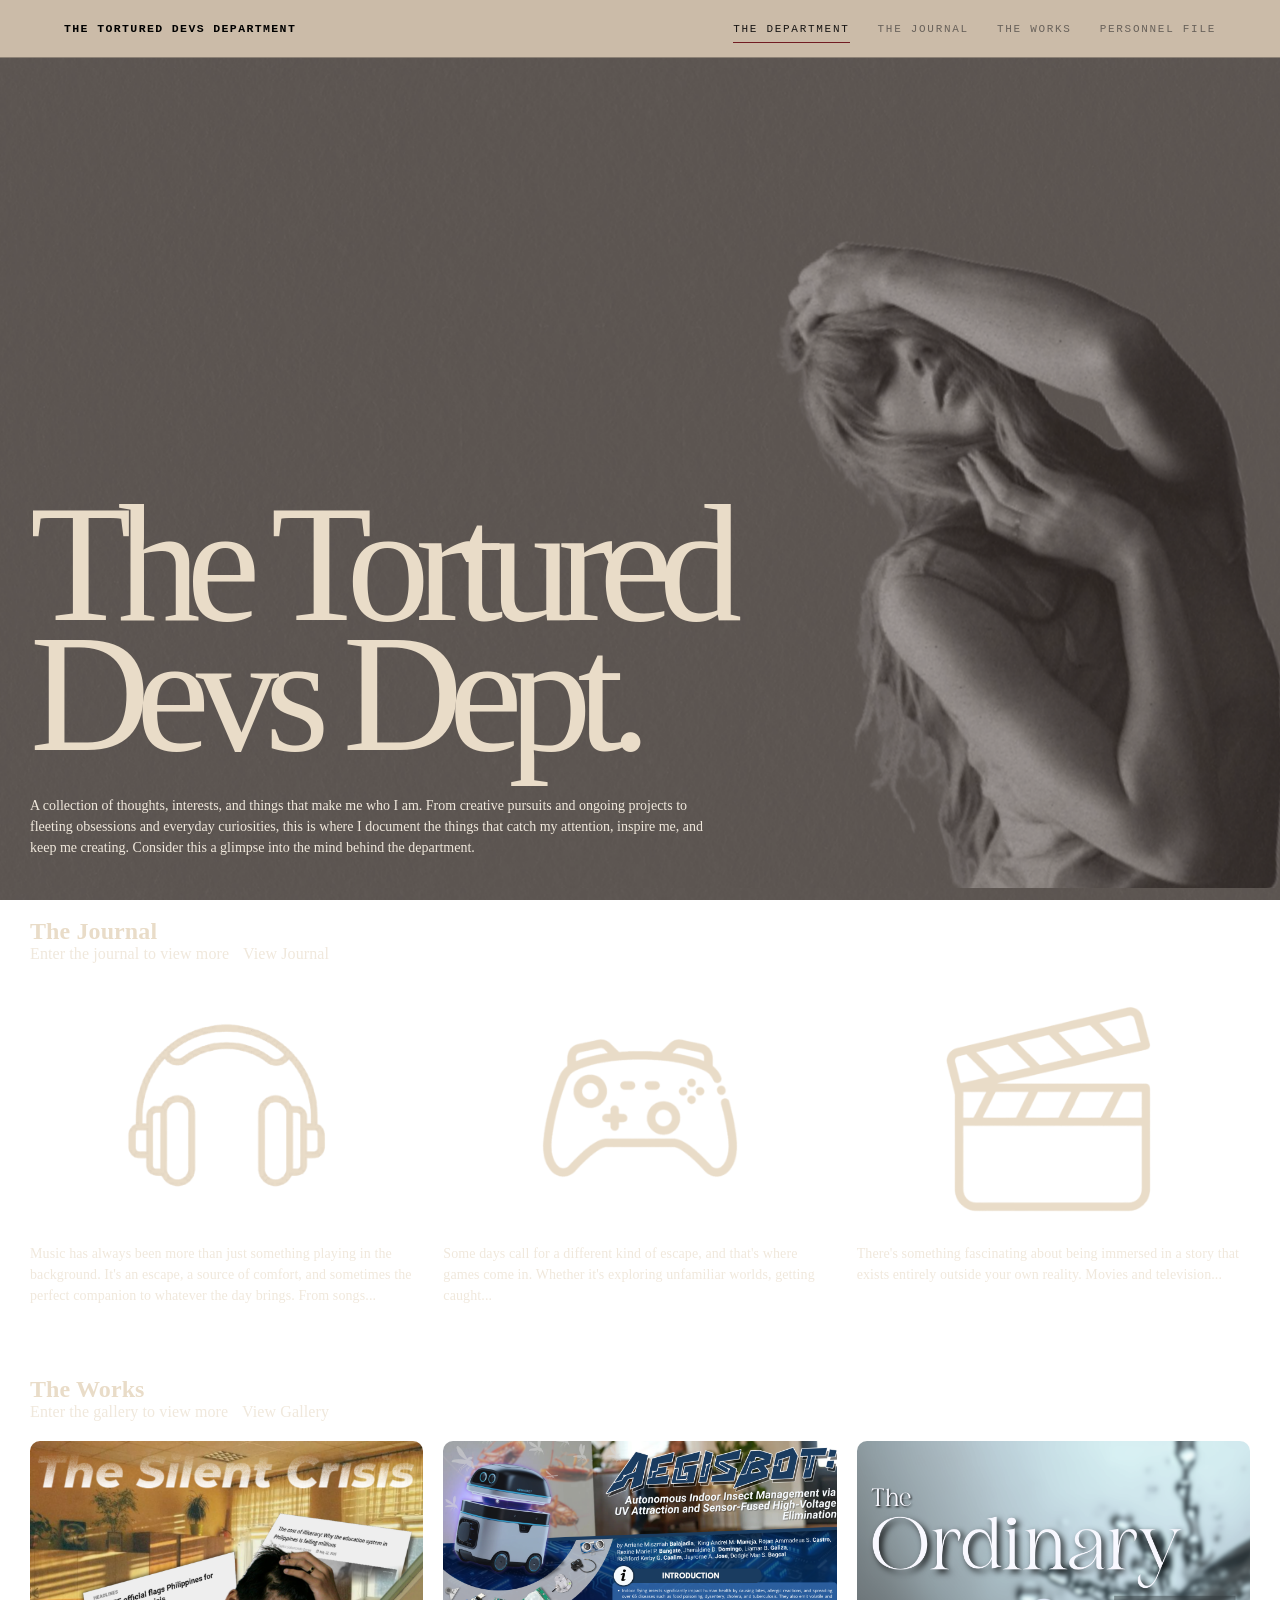
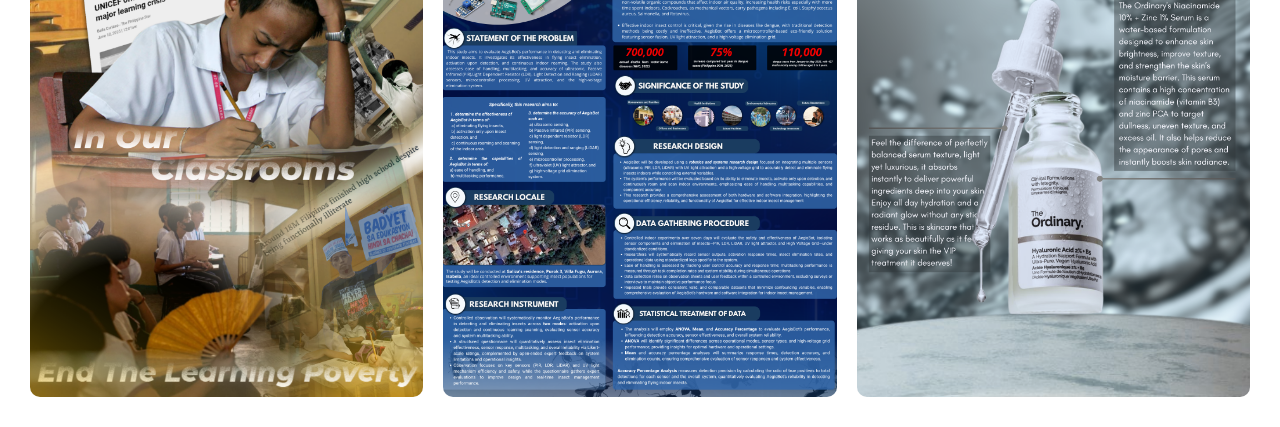
==== commit 864fbcb5: "Add files via upload" ====
--- a/index.html
+++ b/index.html
@@ -36,7 +36,7 @@
             <div class="contentHeadJourn">
                 <h2>The Journal</h2>
                 <p>Enter the journal to view more</p>
-                <button><a href="hobbiesandint.html">View Journal</a></button>
+                <a href="hobbiesandint.html" class="viewButton">View Journal</a>
             </div>
             
             <div class="journPreview">
@@ -70,7 +70,7 @@
             <div class="contentHeadGallery">
                 <h2>The Works</h2>
                 <p>Enter the gallery to view more</p>
-                <button><a href="gallery.html">View Gallery</a></button>
+                <a href="gallery.html" class="viewButton">View Gallery</a>
             </div>
             <div class="galleryPrev">
                 <a href="gallery.html?image=pic1.png" class="contentPrevGallery">
--- a/styles/styles.css
+++ b/styles/styles.css
@@ -0,0 +1,905 @@
+
+* {
+    margin: 0;
+    padding: 0;
+    box-sizing: border-box;
+}
+
+html,
+body {
+    margin: 0;
+    padding: 0;
+    width: 100%;
+    min-height: 100%;
+}
+
+body {
+    background-image: url("../images/background.png");
+    background-size: cover;
+    background-position: center;
+    background-repeat: no-repeat;
+    background-attachment: fixed;
+}
+
+main {
+    margin-top: 10px;
+    flex: 1;
+}
+
+a {
+    color: inherit;
+    text-decoration: none;
+}
+
+.siteHeader {
+    position: sticky;
+    top: 0;
+    z-index: 1000;
+    width: 100%;
+    display: flex;
+    justify-content: space-between;
+    align-items: center;
+    gap: 28px;
+    padding: 22px 5vw;
+    border-bottom: 1px solid rgba(23, 21, 20, 0.35);
+    background: #CBBBA8;
+    backdrop-filter: blur(18px);
+}
+
+.logo {
+    font-family: "Courier Prime", "Courier New", monospace;
+    font-size: 0.72rem;
+    font-weight: bolder;
+    letter-spacing: 0.12em;
+    text-transform: uppercase;
+    transition: opacity 0.2s ease;
+}
+
+.logo:hover {
+    opacity: 0.55;
+}
+
+#nav {
+    display: flex;
+    align-items: center;
+    gap: 28px;
+}
+
+#nav a {
+    position: relative;
+    font-family: "Courier Prime", "Courier New", monospace;
+    font-size: clamp(5px, 1vw, 11px);
+    letter-spacing: 1.28pt;
+    text-transform: uppercase;
+    color: #68615a;
+    transition: color 0.2s ease, transform 0.2s ease;
+}
+
+#nav a:hover,
+#nav a.active {
+    color: #171514;
+}
+
+#nav a.active::after {
+    content: "";
+    position: absolute;
+    left: 0;
+    right: 0;
+    bottom: -8px;
+    height: 1px;
+    background: #711c22;
+}
+
+.menuToggle {
+    display: none;
+    background: none;
+    border: 0;
+    font-size: 20.2px;
+    cursor: pointer;
+}
+
+@media (max-width: 768px) {
+    .siteHeader {
+        position: sticky;
+        z-index: 1000;
+        overflow: visible;
+    }
+
+    .logo,
+    .menuToggle {
+        position: relative;
+        z-index: 1002;
+    }
+
+    .menuToggle {
+        display: block;
+    }
+
+    #nav {
+        display: none;
+        position: absolute;
+        top: 100%;
+        left: 0;
+        width: 100%;
+        height: auto;
+        max-height: 80vh;
+        box-sizing: border-box;
+        border-bottom: 1px solid rgba(23, 21, 20, 0.35);
+        background: rgba(233, 228, 217, 0.97);
+        backdrop-filter: blur(18px);
+        z-index: 1001;
+        flex-direction: column;
+        align-items: flex-start;
+        justify-content: flex-start;
+        gap: 26px;
+        padding: 30px 26px;
+        overflow-y: auto;
+    }
+
+    #nav.open {
+        display: flex;
+    }
+
+    #nav a {
+        font-size: 11px;
+        text-transform: uppercase;
+        letter-spacing: 1px;
+        color: #171514;
+    }
+}
+
+.banner {
+    position: relative;
+    min-height: calc(100vh - 80px);
+    width: 100%;
+    overflow: hidden;
+}
+
+.bannerImage {
+    position: absolute;
+    inset: 0;
+    width: 100%;
+    height: 100%;
+    object-fit: cover;
+    object-position: right center;
+    z-index: 0;
+}
+
+.bannerText {
+    position: relative;
+    z-index: 1;
+    display: flex;
+    min-height: calc(100vh - 80px);
+    flex-direction: column;
+    justify-content: flex-end;
+    align-items: flex-start;
+    padding: 30px;
+    box-sizing: border-box;
+}
+
+.bannerText h1 {
+    margin: 0 0 35px;
+    max-width: 750px;
+    font-size: clamp(4.8rem, 13vw, 12rem);
+    line-height: 0.78;
+    letter-spacing: -0.085em;
+    font-weight: 400;
+    color: #E9DCC8;
+}
+
+.bannerText p {
+    font-size: 14px;
+    line-height: 1.5;
+    max-width: 700px;
+    margin: 0;
+    color: #F0E8DC;
+    font-family: "Cormorant Garamond", serif;
+}
+
+.content {
+    margin: 30px;
+}
+
+.contentHeadJourn {
+    margin-bottom: 20px;
+    letter-spacing: 0.08pt;
+    color: #F0E8DC;
+}
+
+.contentHeadJourn h2 {
+    color: #E9DCC8;
+    font-family: "Bodoni Moda", serif;
+}
+
+.contentHeadJourn p,
+.contentHeadJourn button {
+    display: inline-block;
+    font-family: "Cormorant Garamond", serif;
+    margin-right: 10px;
+}
+
+.contentHeadJourn button {
+    border: 0;
+    border-radius: 10px;
+    padding: 6px 12px;
+    letter-spacing: 0.08pt;
+    font-size: 14px;
+    background: #F0E8DC;
+    color: #171514;
+    cursor: pointer;
+}
+
+.journPreview {
+    display: flex;
+    flex-direction: row;
+    overflow: auto;
+    margin-bottom: 70px;
+    gap: 20px;
+    width: 100%;
+    font-family: "Cormorant Garamond", serif;
+    letter-spacing: 0.08pt;
+    color: #F0E8DC;
+}
+
+.contentPrevJourn {
+    flex: 1;
+    border-radius: 10px;
+    padding: 0;
+    cursor: pointer;
+    transition: background 0.5s ease, padding 0.5s ease, transform 0.5s ease;
+}
+
+.contentPrevJourn:hover {
+    background: #68615a;
+    border-radius: 20px;
+    padding: 10px;
+}
+
+.contentPrevJourn img {
+    display: block;
+    margin-inline: auto;
+    width: clamp(200px, 33vw, 350px);
+    height: clamp(200px, 33vw, 250px);
+    object-fit: cover;
+}
+
+.contentPrevJourn p {
+    margin-top: 10px;
+    font-size: 14px;
+    line-height: 1.5;
+}
+
+.galleryPrev {
+    display: flex;
+    flex-direction: row;
+    overflow: auto;
+    gap: 20px;
+    width: 100%;
+    flex: 1;
+    min-width: 200px;
+}
+
+.contentHeadGallery {
+    margin-bottom: 20px;
+    letter-spacing: 0.08pt;
+    color: #F0E8DC;
+}
+
+.contentHeadGallery h2 {
+    color: #E9DCC8;
+    font-family: "Bodoni Moda", serif;
+}
+
+.contentHeadGallery p,
+.contentHeadGallery button {
+    display: inline-block;
+    font-family: "Cormorant Garamond", serif;
+    margin-right: 10px;
+}
+
+.contentHeadGallery button {
+    border: 0;
+    border-radius: 10px;
+    padding: 6px 12px;
+    letter-spacing: 0.08pt;
+    font-size: 14px;
+    background: #F0E8DC;
+    color: #171514;
+    cursor: pointer;
+}
+
+.contentPrevGallery {
+    flex: 1;
+    min-width: 200px;
+    border-radius: 10px;
+    padding: 0;
+    overflow: hidden;
+    transition: background 0.5s ease, border-radius 0.5s ease;
+}
+
+.contentPrevGallery:hover {
+    background: #68615a;
+    border-radius: 20px;
+}
+
+.contentPrevGallery img {
+    display: block;
+    width: 100%;
+    height: 100%;
+    object-fit: cover;
+    transition: transform 0.5s ease;
+}
+
+.contentPrevGallery:hover img {
+    transform: scale(1.05);
+}
+
+.journalSelection {
+    display: flex;
+    flex-direction: column;
+    justify-content: center;
+    align-items: center;
+}
+
+.journalEntry {
+    display: flex;
+    flex-direction: row;
+    align-items: flex-start;
+    margin: 10px;
+    letter-spacing: 0.08pt;
+    color: #F0E8DC;
+    font-family: "Cormorant Garamond", serif;
+    width: 60vw;
+}
+
+.journalEntry .spotifyEmbed {
+    margin-top: 0;
+    margin-right: 20px;
+    flex-shrink: 0;
+}
+
+.spotifyEmbed iframe {
+    display: block;
+    width: 300px;
+    height: 250px;
+    border: none;
+}
+
+.journalEntry.gaming {
+    flex-direction: row;
+}
+
+.journalEntry.film {
+    flex-direction: row;
+}
+
+.journalEntry.film .imageCarousel {
+    margin-right: 20px;
+}
+
+.imageCarousel {
+    position: relative;
+    width: 45%;
+    height: 280px;
+    margin-left: 30px;
+    flex-shrink: 0;
+    overflow: hidden;
+    border-radius: 10px;
+}
+
+.carouselTrack {
+    display: flex;
+    width: 100%;
+    height: 100%;
+    transition: transform 0.5s ease;
+}
+
+.carouselTrack img {
+    flex: 0 0 100%;
+    min-width: 100%;
+    width: 100%;
+    height: 100%;
+    object-fit: cover;
+}
+
+.imageCarousel button {
+    position: absolute;
+    top: 50%;
+    transform: translateY(-50%);
+    border: none;
+    border-radius: 50%;
+    width: 35px;
+    height: 35px;
+    background: rgba(23, 21, 20, 0.65);
+    color: #F0E8DC;
+    cursor: pointer;
+    transition: background 0.3s ease;
+}
+
+.imageCarousel button:hover {
+    background: #711c22;
+}
+
+.imageCarousel button:disabled {
+    opacity: 0.35;
+    cursor: default;
+}
+
+.carouselPrev {
+    left: 10px;
+}
+
+.carouselNext {
+    right: 10px;
+}
+
+.carouselCounter {
+    position: absolute;
+    bottom: 12px;
+    right: 15px;
+    padding: 5px 10px;
+    border-radius: 5px;
+    background: rgba(23, 21, 20, 0.65);
+    color: #F0E8DC;
+    font-family: "Courier New", monospace;
+    font-size: 11px;
+}
+
+@media (max-width: 768px) {
+    .journalEntry {
+        flex-direction: column;
+        width: 90%;
+        gap: 20px;
+    }
+
+    .journalEntry.gaming,
+    .journalEntry.film {
+        flex-direction: column;
+    }
+
+    .imageCarousel {
+        width: 100%;
+        height: 250px;
+        margin: 0;
+    }
+
+    .journalEntry.film .imageCarousel {
+        margin-right: 0;
+    }
+
+    .spotifyEmbed iframe {
+        max-width: 100%;
+    }
+}
+
+.galleryHeader {
+    text-align: center;
+    margin: 50px 0 40px;
+}
+
+.galleryHeader h1 {
+    font-family: "Bodoni Moda", serif;
+    font-size: clamp(2rem, 5vw, 4rem);
+    color: #F0E8DC;
+    letter-spacing: 0.15em;
+}
+
+.galleryMasonry {
+    display: grid;
+    grid-template-columns: repeat(3, minmax(0, 1fr));
+    grid-auto-flow: dense;
+    align-items: start;
+    gap: 20px;
+    width: 95%;
+    max-width: 1500px;
+    margin: 3% auto 6%;
+}
+
+.galleryCard {
+    position: relative;
+    display: block;
+    width: 100%;
+    height: auto;
+    padding: 0;
+    border: none;
+    background: #171514;
+    cursor: pointer;
+    overflow: hidden;
+}
+
+.galleryCard.landscape {
+    grid-column: span 2;
+}
+
+.galleryCard img,
+.galleryCard video {
+    display: block;
+    width: 100%;
+    height: auto;
+    object-fit: contain;
+}
+
+.galleryCard span {
+    position: absolute;
+    bottom: 0;
+    left: 0;
+    width: 100%;
+    padding: 15px;
+    color: #F0E8DC;
+    background: rgba(23, 21, 20, 0.75);
+    font-family: "Cormorant Garamond", serif;
+    font-size: 1rem;
+    opacity: 0;
+    transition: opacity 0.3s ease;
+}
+
+.galleryCard:hover span,
+.galleryCard:focus-visible span {
+    opacity: 1;
+}
+
+.playIcon {
+    position: absolute;
+    top: 50%;
+    left: 50%;
+    transform: translate(-50%, -50%);
+    color: #F0E8DC;
+    font-size: 2rem;
+    pointer-events: none;
+}
+
+.imageViewer,
+.videoViewer {
+    width: 85%;
+    max-width: 1200px;
+    max-height: 90vh;
+    margin: auto;
+    padding: 0;
+    border: 1px solid rgba(240, 232, 220, 0.3);
+    background: #171514;
+    color: #F0E8DC;
+}
+
+.imageViewer[open],
+.videoViewer[open] {
+    display: flex;
+    align-items: center;
+    justify-content: center;
+}
+
+.imageViewer::backdrop,
+.videoViewer::backdrop {
+    background: rgba(0, 0, 0, 0.85);
+}
+
+.viewerContent,
+.videoViewerContent {
+    display: flex;
+    align-items: center;
+    justify-content: center;
+    gap: 20px;
+    width: 100%;
+    padding: 25px;
+}
+
+.viewerImage {
+    display: block;
+    flex: 1;
+    min-width: 0;
+    width: auto;
+    max-width: 75%;
+    max-height: 75vh;
+    object-fit: contain;
+}
+
+.viewerVideo {
+    display: block;
+    width: 75%;
+    max-height: 80vh;
+    object-fit: contain;
+}
+
+.viewerSide {
+    position: relative;
+    flex: 1;
+    min-width: 150px;
+    align-self: stretch;
+    display: flex;
+    flex-direction: column;
+    justify-content: flex-start;
+    padding-top: 40px;
+}
+
+.viewerClose {
+    position: absolute;
+    top: 0;
+    right: 0;
+    border: none;
+    background: none;
+    color: #F0E8DC;
+    font-size: 2rem;
+    cursor: pointer;
+}
+
+.viewerCaption {
+    font-family: "Cormorant Garamond", serif;
+    font-size: 1.1rem;
+    line-height: 1.5;
+}
+
+.viewerPrev,
+.viewerNext {
+    flex-shrink: 0;
+    width: 40px;
+    height: 40px;
+    border: 1px solid rgba(240, 232, 220, 0.4);
+    border-radius: 50%;
+    background: rgba(23, 21, 20, 0.7);
+    color: #F0E8DC;
+    font-size: 1.8rem;
+    cursor: pointer;
+    transition: background 0.3s ease, border-color 0.3s ease;
+}
+
+.viewerPrev:hover,
+.viewerNext:hover {
+    background: #711c22;
+    border-color: #711c22;
+}
+
+.viewerPrev:disabled,
+.viewerNext:disabled {
+    opacity: 0.3;
+    cursor: default;
+}
+
+.viewerCounter {
+    margin-top: 12px;
+    font-family: "Courier Prime", monospace;
+    font-size: 0.75rem;
+    color: #CBBBA8;
+}
+
+@media (max-width: 700px) {
+    .galleryMasonry {
+        grid-template-columns: repeat(2, minmax(0, 1fr));
+        width: 92%;
+    }
+
+    .imageViewer,
+    .videoViewer {
+        width: 95%;
+    }
+
+    .viewerContent {
+        flex-wrap: wrap;
+        gap: 12px;
+        padding: 15px;
+    }
+
+    .viewerImage {
+        max-width: calc(100% - 104px);
+        max-height: 65vh;
+    }
+
+    .viewerPrev,
+    .viewerNext {
+        width: 35px;
+        height: 35px;
+        font-size: 1.5rem;
+    }
+
+    .viewerSide {
+        flex-basis: 100%;
+        min-width: 0;
+        min-height: 60px;
+        padding-top: 35px;
+    }
+
+    .videoViewerContent {
+        flex-direction: column;
+        align-items: center;
+        max-height: 90vh;
+        overflow-y: auto;
+    }
+
+    .viewerVideo {
+        width: 100%;
+        max-height: 65vh;
+    }
+
+    .videoViewerContent .viewerSide {
+        width: 100%;
+    }
+}
+
+@media (max-width: 450px) {
+    .galleryMasonry {
+        grid-template-columns: 1fr;
+    }
+
+    .galleryCard.landscape {
+        grid-column: span 1;
+    }
+}
+
+.galleryCard img[hidden] {
+    display: none;
+}
+.profilePage {
+    display: flex;
+    justify-content: center;
+    align-items: flex-start;
+    padding: 50px 20px 80px;
+}
+
+.profilePaper {
+    width: 100%;
+    max-width: 950px;
+    padding: clamp(25px, 6vw, 70px);
+    background: #E9DCC8;
+    color: #171514;
+    border: 1px solid rgba(23, 21, 20, 0.25);
+    box-shadow: 0 12px 35px rgba(0, 0, 0, 0.25);
+    font-family: "Cormorant Garamond", serif;
+}
+
+.profileHeader {
+    text-align: center;
+    padding-bottom: 30px;
+    margin-bottom: 40px;
+    border-bottom: 1px solid rgba(23, 21, 20, 0.35);
+}
+
+.profileLabel,
+.profileSectionLabel {
+    font-family: "Courier Prime", "Courier New", monospace;
+    font-size: 0.7rem;
+    letter-spacing: 0.15em;
+    color: #711c22;
+}
+
+.profileHeader h1 {
+    margin: 15px 0 8px;
+    font-family: "Bodoni Moda", serif;
+    font-size: clamp(2rem, 6vw, 4rem);
+    font-weight: 400;
+    letter-spacing: 0.08em;
+}
+
+.profileSubtitle {
+    font-size: 1.1rem;
+    font-style: italic;
+    color: #68615a;
+}
+
+.profileIntro {
+    display: grid;
+    grid-template-columns: 0.85fr 1.15fr;
+    align-items: center;
+    gap: 35px;
+    margin-bottom: 50px;
+}
+
+.profilePhoto {
+    width: 100%;
+    aspect-ratio: 4 / 5;
+    overflow: hidden;
+    background: #CBBBA8;
+}
+
+.profilePhoto img {
+    display: block;
+    width: 100%;
+    height: 100%;
+    object-fit: cover;
+}
+
+.profileIntroduction h2,
+.profileDetails h2,
+.profileInterests h2 {
+    margin: 12px 0 15px;
+    font-family: "Bodoni Moda", serif;
+    font-size: clamp(1.4rem, 3vw, 2rem);
+    font-weight: 400;
+    letter-spacing: 0.04em;
+}
+
+.profileIntroduction > p:last-child {
+    font-size: 1.1rem;
+    line-height: 1.7;
+    text-align: justify;
+}
+
+.profileDetails {
+    padding: 30px 0;
+    margin-bottom: 25px;
+    border-top: 1px solid rgba(23, 21, 20, 0.35);
+    border-bottom: 1px solid rgba(23, 21, 20, 0.35);
+}
+
+.profileInfo {
+    display: grid;
+    grid-template-columns: repeat(2, minmax(0, 1fr));
+    gap: 25px 40px;
+    margin-top: 25px;
+}
+
+.profileInfo span {
+    display: block;
+    margin-bottom: 6px;
+    font-family: "Courier Prime", "Courier New", monospace;
+    font-size: 0.68rem;
+    letter-spacing: 0.12em;
+    color: #711c22;
+}
+
+.profileInfo p {
+    font-size: 1.1rem;
+    line-height: 1.5;
+}
+
+.profileInterests {
+    margin-top: 35px;
+}
+
+.interestList {
+    display: flex;
+    flex-wrap: wrap;
+    gap: 10px;
+    margin-top: 20px;
+}
+
+.interestList span {
+    padding: 9px 13px;
+    border: 1px solid rgba(23, 21, 20, 0.4);
+    font-family: "Courier Prime", "Courier New", monospace;
+    font-size: 0.65rem;
+    letter-spacing: 0.08em;
+    transition: background 0.3s ease, color 0.3s ease;
+}
+
+.interestList span:hover {
+    background: #711c22;
+    color: #F0E8DC;
+}
+
+.profileFooter {
+    display: flex;
+    justify-content: space-between;
+    align-items: center;
+    gap: 15px;
+    margin-top: 55px;
+    padding-top: 15px;
+    border-top: 1px solid rgba(23, 21, 20, 0.35);
+    font-family: "Courier Prime", "Courier New", monospace;
+    font-size: 0.65rem;
+    letter-spacing: 0.1em;
+    color: #68615a;
+}
+
+@media (max-width: 600px) {
+    .profilePage {
+        padding: 25px 12px 50px;
+    }
+
+    .profileIntro {
+        grid-template-columns: 1fr;
+        gap: 25px;
+    }
+
+    .profilePhoto {
+        max-width: 350px;
+        margin: 0 auto;
+    }
+
+    .profileInfo {
+        grid-template-columns: 1fr;
+        gap: 20px;
+    }
+
+    .profileFooter {
+        flex-direction: column;
+        align-items: flex-start;
+    }
+}
